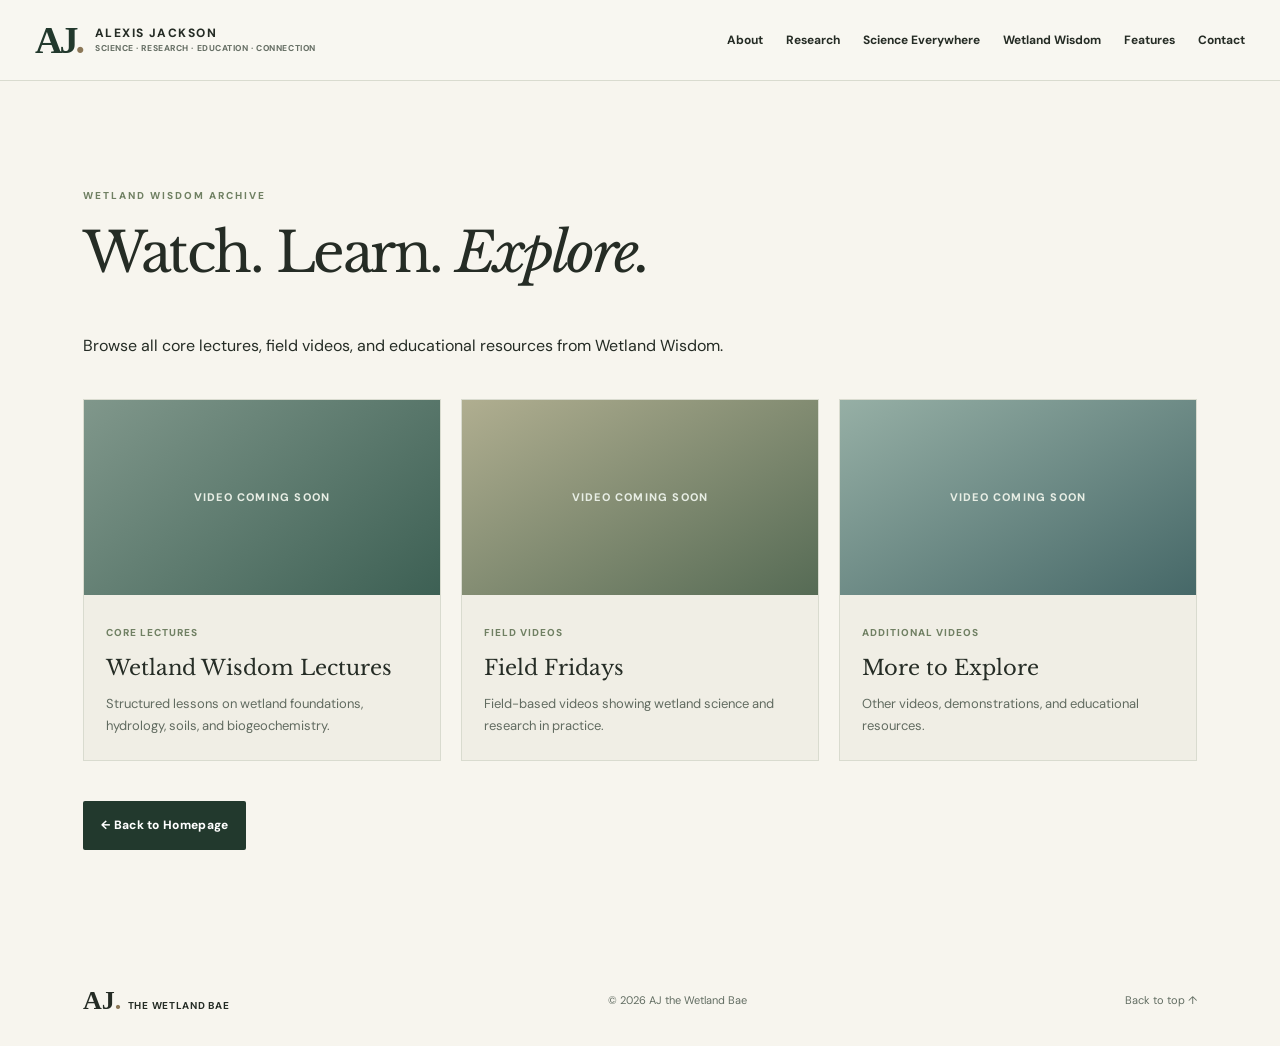
==== videos.html @ d4364297 "Create videos.html" ====
<!doctype html>
<html lang="en">
<head>
  <meta charset="utf-8">
  <meta name="viewport" content="width=device-width, initial-scale=1">
  <meta name="theme-color" content="#24372d">
  <meta name="description" content="Wetland Wisdom Videos by AJ the Wetland Bae">
  <title>Wetland Wisdom Videos | AJ the Wetland Bae</title>
  <link rel="stylesheet" href="styles.css">
  <script defer src="content.js"></script>
  <script defer src="script.js"></script>
</head>
<body>
<a class="skip" href="#main">Skip to content</a>
<header class="site-header">
  <div class="nav-wrap">
    <a href="index.html#home" class="wordmark">
      <span class="wordmark-aj">AJ<span class="dot">.</span></span>
      <span class="wordmark-sub">
        ALEXIS JACKSON
        <small>SCIENCE · RESEARCH · EDUCATION · CONNECTION</small>
      </span>
    </a>
    <nav aria-label="Main navigation">
      <a href="index.html#about">About</a>
      <a href="index.html#research">Research</a>
      <a href="index.html#everywhere">Science Everywhere</a>
      <a href="index.html#wisdom">Wetland Wisdom</a>
      <a href="index.html#features">Features</a>
      <a href="index.html#contact">Contact</a>
    </nav>
  </div>
</header>
<main id="main">
  <section class="section wrap learning">
    <div class="section-heading">
      <p class="eyebrow">WETLAND WISDOM ARCHIVE</p>
      <h2>Watch. Learn. <em>Explore.</em></h2>
      <p>Browse all core lectures, field videos, and educational resources from Wetland Wisdom.</p>
    </div>
    <div class="video-grid" id="video-grid"></div>
    <div style="margin-top: 40px;">
      <a href="index.html" class="btn btn-dark">← Back to Homepage</a>
    </div>
  </section>
</main>
<footer>
  <div class="wrap footer-content">
    <a class="footer-mark" href="index.html#home">AJ<span>.</span> <small>THE WETLAND BAE</small></a>
    <span>© <span id="year"></span> AJ the Wetland Bae</span>
    <a href="#home">Back to top ↑</a>
  </div>
</footer>
</body>
</html>
---- styles.css ----
@import url('https://fonts.googleapis.com/css2?family=DM+Sans:wght@400;500;600;700&family=Libre+Baskerville:ital,wght@0,400;0,700;1,400&display=swap');

:root {
  --forest: #22392d;
  --deep: #182820;
  --sage: #708063;
  --cream: #f7f5ee;
  --paper: #f0eee5;
  --ink: #252c25;
  --muted: #677066;
  --line: #d9dbcf;
  --teal: #80a6a0;
  --brown: #8c7858;
}

* { box-sizing: border-box; }
html { scroll-behavior: smooth; scroll-padding-top: 84px; }
body { margin: 0; background: var(--cream); color: var(--ink); font-family: 'DM Sans', Arial, sans-serif; font-size: 16px; line-height: 1.7; }
h1, h2, h3, h4, p { margin-top: 0; }
h1, h2, h3 { line-height: 1.18; }
h1, h2, .credentials-header h3 { font-family: 'Libre Baskerville', Georgia, serif; font-weight: 400; letter-spacing: -.045em; }
h2 { font-size: clamp(2.1rem, 4.3vw, 4.05rem); }
h2 em, h1 em, .credentials-header em { font-weight: 400; }
a { color: inherit; }
img { max-width: 100%; display: block; }

.wrap { max-width: 1170px; padding: 0 28px; margin: 0 auto; }
.section { padding-top: 106px; padding-bottom: 106px; }
.skip { position: absolute; left: -999px; top: 0; background: white; padding: 10px; z-index: 10; }
.skip:focus { left: 10px; }

.site-header { position: sticky; top: 0; background: rgba(248, 247, 241, .97); border-bottom: 1px solid var(--line); z-index: 20; backdrop-filter: blur(10px); }
.nav-wrap { max-width: 1270px; margin: auto; min-height: 80px; display: flex; align-items: center; justify-content: space-between; padding: 8px 30px; gap: 25px; }
.wordmark { display: flex; align-items: center; gap: 13px; text-decoration: none; white-space: nowrap; }
.wordmark-aj { font: 700 38px Georgia, serif; letter-spacing: -3px; color: var(--forest); }
.dot, .footer-mark span { color: var(--brown); }
.wordmark-sub { font-size: 12px; font-weight: 800; letter-spacing: .12em; line-height: 1.4; }
.wordmark-sub small { display: block; font-size: 8.5px; letter-spacing: .065em; color: var(--muted); margin-top: 2px; }
.site-header nav { display: flex; align-items: center; gap: 23px; }
.site-header nav a { font-size: 12px; font-weight: 700; text-decoration: none; white-space: nowrap; }
.site-header nav a:hover, .site-header nav a:focus-visible { color: #69856f; }
.menu-button { display: none; border: 0; background: transparent; padding: 8px; cursor: pointer; }
.menu-button span { display: block; width: 23px; height: 2px; background: var(--forest); margin: 5px; }

.hero { min-height: 660px; background: var(--deep); position: relative; color: #fcfbf4; overflow: hidden; }
.hero-image { position: absolute; inset: 0; background: linear-gradient(100deg, rgba(15, 34, 27, .15), rgba(17, 39, 31, .55)), url('assets/swamp.svg') center/cover no-repeat; opacity: .62; }
.hero-overlay { position: absolute; inset: 0; background: linear-gradient(90deg, rgba(15, 35, 27, .98) 0%, rgba(15, 35, 27, .86) 48%, rgba(15, 35, 27, .35) 100%); }
.hero-grid { min-height: 660px; display: grid; grid-template-columns: 1.2fr 0.8fr; gap: 32px; align-items: center; position: relative; }
.hero h1 { font-size: clamp(3.4rem, 6.5vw, 6.2rem); margin-bottom: 28px; }
.hero h1 em { color: #dfddbf; }
.hero-intro { font-size: 20px; line-height: 1.65; max-width: 660px; }
.hero-secondary { font-size: 15px; max-width: 580px; color: #dde5d9; }

/* HERO LOGO CLEANUP (NO WHITE BOX) */
.hero-logo { display: flex; flex-direction: column; align-items: center; justify-content: center; gap: 14px; max-width: 320px; margin: 0 auto; background: transparent; padding: 0; box-shadow: none; transform: none; }
.hero-logo img.hero-headshot { width: 100%; max-width: 280px; height: auto; object-fit: contain; display: block; border-radius: 16px; background: transparent; }
.hero-logo img.hero-brand-logo { width: 110px; height: 110px; object-fit: contain; display: block; background: transparent; }

.eyebrow { font-size: 10px; font-weight: 800; letter-spacing: .2em; color: var(--sage); text-transform: uppercase; margin-bottom: 17px; }
.light-eyebrow { color: #c0cdb2; }
.actions { display: flex; align-items: center; gap: 30px; flex-wrap: wrap; margin-top: 30px; }
.btn { display: inline-flex; gap: 18px; align-items: center; justify-content: space-between; text-decoration: none; font-size: 12px; font-weight: 800; letter-spacing: .025em; padding: 14px 18px; min-height: 49px; border-radius: 2px; transition: transform .2s, background .2s; }
.btn:hover { transform: translateY(-2px); }
.btn-cream { background: var(--cream); color: var(--forest); }
.btn-dark { background: var(--forest); color: white; }
.link-light { color: white; text-decoration: none; font-weight: 700; font-size: 13px; }

.section-heading { margin-bottom: 40px; }
.section-heading h2 { max-width: 850px; }
.section-heading.split { display: grid; grid-template-columns: 1fr .75fr; gap: 45px; align-items: end; }
.section-heading.split > p { max-width: 430px; color: var(--muted); font-size: 15px; margin: 0 0 8px; }

.about-grid { display: grid; grid-template-columns: .8fr 1.2fr; gap: 70px; align-items: center; }
.visual-placeholder { display: flex; align-items: center; justify-content: center; flex-direction: column; gap: 14px; text-align: center; position: relative; background: linear-gradient(145deg, #d0d5bc, #aab7a2 55%, #b2b7a2); min-height: 450px; padding: 30px; color: #4d6151; }
.profile-image { background-position: center; background-size: cover; }
.placeholder-icon { height: 140px; width: 140px; border: 2px solid rgba(35, 58, 44, .3); border-radius: 50%; display: grid; place-items: center; font: 76px Georgia, serif; }
.visual-placeholder span { font-size: 11px; letter-spacing: .08em; max-width: 230px; text-transform: uppercase; font-weight: 700; }
.about-text p { font-size: 16px; margin-bottom: 18px; }
.about-text p:first-child { font-size: 19px; color: var(--forest); font-weight: 600; }
.helper { display: block; color: var(--muted); font-size: 11px; margin-top: 12px; }

.credentials { margin-top: 95px; background: var(--paper); padding: 42px 44px; }
.credentials-header h3 { font-size: clamp(1.7rem, 3vw, 2.6rem); margin-bottom: 30px; }
.credentials-grid { display: grid; grid-template-columns: repeat(4, 1fr); gap: 28px; }
.credentials-grid article { border-top: 1px solid #c8cbbb; padding-top: 18px; }
.credentials-grid h4 { font-size: 16px; margin: 7px 0 18px; }
.credentials-grid p { font-size: 13px; line-height: 1.65; color: #434a41; }
.credentials-grid small { color: var(--muted); }
.credential-icon { font-size: 11px; font-weight: 800; color: var(--sage); }

.research-section { background: #e9ece4; }
.project-grid { display: grid; grid-template-columns: repeat(2, 1fr); gap: 25px; }
.project-card { background: #fffdf8; }
.project-image { height: 240px; position: relative; overflow: hidden; }
.project-image.national { background-image: linear-gradient(rgba(18, 35, 28, .20), rgba(18, 35, 28, .35)), url("photos/WetlandPhoto (1).jpg"); background-position: center; background-size: cover; background-repeat: no-repeat; }
.project-image.bradford { background-image: linear-gradient(rgba(18, 35, 28, .20), rgba(18, 35, 28, .35)), url("photos/WetlandPhoto (2).jpg"); background-position: center; background-size: cover; background-repeat: no-repeat; }
.project-number { position: absolute; top: 20px; left: 23px; color: #f5f5ed; font-size: 10px; letter-spacing: .15em; font-weight: 700; }
.project-info { padding: 29px 32px 35px; }
.meta { font-size: 10px; letter-spacing: .13em; font-weight: 800; color: #6b7b6a; }
.project-info h3 { font: 400 26px/1.35 'Libre Baskerville', Georgia, serif; margin: 15px 0; }
.project-info p { font-size: 14px; color: #535c51; min-height: 93px; }
.resource-link { display: inline-flex; justify-content: space-between; gap: 28px; font-weight: 800; text-decoration: none; font-size: 13px; border-bottom: 1px solid var(--forest); padding: 8px 0; color: var(--forest); }
.disabled-link { opacity: .62; cursor: default; border-color: #939d8b; }

.filters { display: flex; gap: 10px; flex-wrap: wrap; margin-bottom: 20px; }
.filter { border: 1px solid #bec8bb; background: transparent; color: var(--forest); font: 700 12px 'DM Sans', sans-serif; padding: 10px 15px; cursor: pointer; border-radius: 3px; }
.filter.active, .filter:hover { background: var(--forest); color: white; }

/* SLIDESHOW STYLES */
.slideshow-container { border: 1px solid var(--line); background: #fffdf9; overflow: hidden; position: relative; }
.slideshow-slide { display: none; grid-template-columns: 1.2fr 0.8fr; align-items: stretch; }
.slideshow-slide.active { display: grid; }
.slideshow-photo { min-height: 380px; background-position: center; background-size: cover; background-repeat: no-repeat; position: relative; }
.slideshow-content { padding: 40px; display: flex; flex-direction: column; justify-content: center; }
.slideshow-content h3 { font-size: 26px; font-family: 'Libre Baskerville', Georgia, serif; font-weight: 400; margin: 0 0 14px; }
.slideshow-content p { font-size: 15px; color: var(--muted); margin: 0 0 24px; }
.slideshow-controls { display: flex; align-items: center; justify-content: space-between; padding: 16px 25px; background: var(--paper); border-top: 1px solid var(--line); }
.slideshow-btns { display: flex; gap: 10px; }
.slide-btn { background: var(--forest); color: white; border: 0; padding: 10px 18px; font-weight: 700; font-size: 12px; cursor: pointer; border-radius: 3px; }
.slide-btn:hover { background: #2c4b3a; }
.slide-counter { font-size: 12px; font-weight: 800; letter-spacing: .1em; color: var(--muted); }

.wisdom-section { background: #253d30; color: #f4f4eb; padding: 85px 0; }
.wisdom-grid { display: grid; grid-template-columns: 1fr .85fr; gap: 75px; align-items: center; }
.wisdom-grid h2 { font-size: clamp(3rem, 5.5vw, 5.3rem); margin-bottom: 28px; }
.wisdom-grid h2 em { color: #bccba8; }
.wisdom-grid p { max-width: 540px; color: #e0e8d9; }
.wisdom-logo { background: #f9f8f0; border: 15px solid #f9f8f0; box-shadow: 0 18px 50px rgba(0, 0, 0, .13); }

.video-grid { display: grid; grid-template-columns: repeat(3, 1fr); gap: 20px; }
.video-card { background: #f0eee5; border: 1px solid var(--line); }
.video-thumb { background: linear-gradient(140deg, #80978b, #3d6054); height: 195px; display: flex; align-items: center; justify-content: center; position: relative; }
.video-card:nth-child(2) .video-thumb { background: linear-gradient(150deg, #b0ae90, #566b55); }
.video-card:nth-child(3) .video-thumb { background: linear-gradient(150deg, #96afa5, #466868); }
.video-thumb > span { color: #e8eee5; text-align: center; font-weight: 800; letter-spacing: .11em; font-size: 11px; }
.video-thumb iframe { border: 0; width: 100%; height: 100%; }
.video-body { padding: 22px; }
.video-body small { letter-spacing: .1em; color: var(--sage); font-weight: 800; font-size: 10px; }
.video-body h3 { font: 400 21px/1.4 'Libre Baskerville', serif; margin: 10px 0; }
.video-body p { font-size: 13px; color: #616b60; margin: 0; }

.academy-bar { margin-top: 45px; border-top: 1px solid var(--line); padding-top: 24px; display: flex; align-items: center; gap: 25px; }
.academy-bar img { width: 105px; height: 105px; object-fit: contain; border-radius: 50%; }
.academy-bar p { margin: 0; font-size: 14px; }

.features-section { background: #eeefe8; }
.media-list { border-top: 1px solid #c5ccbe; }
.media-row { padding: 22px 2px; border-bottom: 1px solid #c5ccbe; display: grid; grid-template-columns: 50px 1fr auto; align-items: center; gap: 20px; }
.media-row .index { font-size: 12px; color: var(--sage); font-weight: 800; }
.media-row h3 { font: 400 21px/1.3 'Libre Baskerville', serif; margin: 0 0 7px; }
.media-row p { font-size: 13px; color: var(--muted); margin: 0; }
.media-row a { font-size: 12px; font-weight: 800; text-decoration: none; border-bottom: 1px solid var(--forest); }
.media-row .pending { color: #849081; font-size: 10px; font-weight: 800; letter-spacing: .08em; }

.contact-section { background: var(--deep); padding: 85px 0; color: #f7f8f2; }
.contact-grid { display: grid; grid-template-columns: 1fr 1fr; gap: 90px; }
.contact-grid h2 { font-size: clamp(3rem, 5vw, 4.8rem); }
.contact-grid p { color: #d5ded4; }
.contact-grid > div:nth-child(2) { padding-top: 40px; }
.contact-links { display: flex; flex-wrap: wrap; gap: 12px; margin-top: 25px; }
.contact-links a { padding: 11px 15px; border: 1px solid #94a39a; text-decoration: none; font-size: 12px; font-weight: 700; }
.contact-links a:hover { background: #445c4a; }

.footer-content { display: flex; align-items: center; justify-content: space-between; min-height: 90px; gap: 20px; }
.footer-content > a { text-decoration: none; }
.footer-mark { font: 700 26px Georgia, serif; }
.footer-mark small { font: 700 10px 'DM Sans', sans-serif; letter-spacing: .07em; }
.footer-content > span, .footer-content > a:last-child { font-size: 11px; color: #626d62; }

@media (max-width: 1000px) {
  .nav-wrap { padding: 8px 20px; }
  .site-header nav { gap: 13px; }
  .site-header nav a { font-size: 11px; }
  .wordmark-sub small { font-size: 7px; }
  .hero-grid { gap: 35px; }
  .credentials-grid { grid-template-columns: repeat(2, 1fr); }
}

@media (max-width: 760px) {
  .section { padding-top: 70px; padding-bottom: 70px; }
  .wrap { padding-left: 21px; padding-right: 21px; }
  .nav-wrap { min-height: 70px; }
  .menu-button { display: block; }
  .site-header nav { display: none; position: absolute; left: 0; right: 0; top: 70px; background: #f9f8f2; border-bottom: 1px solid var(--line); padding: 15px 23px 24px; flex-direction: column; align-items: flex-start; gap: 14px; }
  .site-header nav.open { display: flex; }
  .site-header nav a { font-size: 14px; width: 100%; padding: 4px 0; }
  .wordmark-aj { font-size: 33px; }
  .wordmark-sub { font-size: 10px; }
  .wordmark-sub small { font-size: 7px; }
  .hero-grid { grid-template-columns: 1fr; gap: 24px; padding-top: 60px; padding-bottom: 55px; min-height: 0; }
  .hero { min-height: 0; }
  .hero h1 { font-size: clamp(2.75rem, 11vw, 4.2rem); }
  .hero-intro { font-size: 17px; }
  .hero-logo { width: 185px; max-width: 55%; justify-self: end; }
  .hero-overlay { background: linear-gradient(90deg, rgba(15, 35, 27, .97), rgba(15, 35, 27, .78)); }
  .section-heading.split, .about-grid, .project-grid, .wisdom-grid, .contact-grid { grid-template-columns: 1fr; gap: 26px; }
  .section-heading.split { align-items: initial; }
  .about-grid .profile-image { min-height: 290px; max-width: 500px; }
  .credentials { padding: 25px 20px; margin-top: 55px; }
  .credentials-grid { grid-template-columns: 1fr 1fr; gap: 20px; }
  .slideshow-slide { grid-template-columns: 1fr; }
  .slideshow-photo { min-height: 260px; }
  .slideshow-content { padding: 25px; }
  .video-grid { grid-template-columns: 1fr; }
  .video-thumb { height: 220px; }
  .wisdom-section { padding: 65px 0; }
  .wisdom-logo { width: 100%; max-width: 460px; }
  .media-row { grid-template-columns: 28px 1fr; gap: 8px; }
  .media-row > a, .media-row > .pending { grid-column: 2; }
  .contact-grid > div:nth-child(2) { padding-top: 0; }
  .footer-content { flex-wrap: wrap; padding-top: 20px; padding-bottom: 20px; }
  .footer-content > span { width: 100%; order: 3; }
}

@media (max-width: 420px) {
  .wordmark-sub small { letter-spacing: 0; font-size: 6.5px; }
  .credentials-grid { grid-template-columns: 1fr; }
  .hero-logo { max-width: 58%; }
  .project-info { padding: 25px; }
  .media-row h3 { font-size: 18px; }
}

@media (prefers-reduced-motion: reduce) {
  html { scroll-behavior: auto; }
  .btn { transition: none; }
}
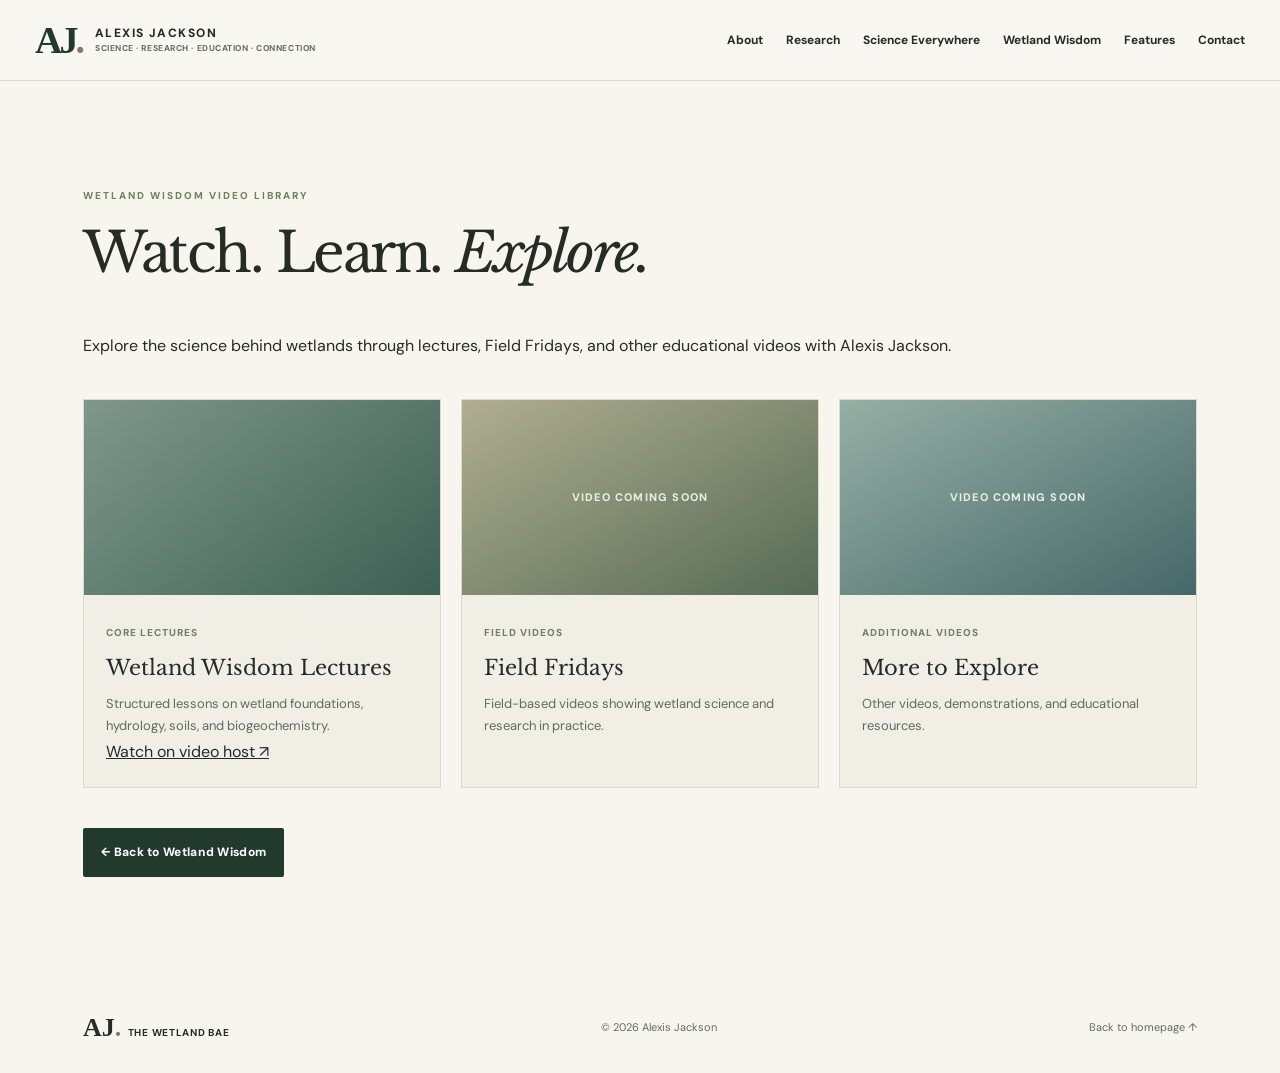
==== commit 679af3e9: "Add files via upload" ====
--- a/videos.html
+++ b/videos.html
@@ -4,8 +4,8 @@
   <meta charset="utf-8">
   <meta name="viewport" content="width=device-width, initial-scale=1">
   <meta name="theme-color" content="#24372d">
-  <meta name="description" content="Wetland Wisdom Videos by AJ the Wetland Bae">
-  <title>Wetland Wisdom Videos | AJ the Wetland Bae</title>
+  <meta name="description" content="Wetland Wisdom lectures and Field Fridays by Alexis Jackson, AJ the Wetland Bae.">
+  <title>Wetland Wisdom Videos | Alexis Jackson</title>
   <link rel="stylesheet" href="styles.css">
   <script defer src="content.js"></script>
   <script defer src="script.js"></script>
@@ -14,18 +14,20 @@
 <a class="skip" href="#main">Skip to content</a>
 <header class="site-header">
   <div class="nav-wrap">
-    <a href="index.html#home" class="wordmark">
+    <a href="index.html#home" class="wordmark" aria-label="Alexis Jackson — homepage">
       <span class="wordmark-aj">AJ<span class="dot">.</span></span>
-      <span class="wordmark-sub">
-        ALEXIS JACKSON
+      <span class="wordmark-sub">ALEXIS JACKSON
         <small>SCIENCE · RESEARCH · EDUCATION · CONNECTION</small>
       </span>
     </a>
-    <nav aria-label="Main navigation">
+    <button class="menu-button" aria-expanded="false" aria-controls="nav" aria-label="Open navigation">
+      <span></span><span></span><span></span>
+    </button>
+    <nav id="nav" aria-label="Main navigation">
       <a href="index.html#about">About</a>
       <a href="index.html#research">Research</a>
       <a href="index.html#everywhere">Science Everywhere</a>
-      <a href="index.html#wisdom">Wetland Wisdom</a>
+      <a href="videos.html" aria-current="page">Wetland Wisdom</a>
       <a href="index.html#features">Features</a>
       <a href="index.html#contact">Contact</a>
     </nav>
@@ -34,21 +36,21 @@
 <main id="main">
   <section class="section wrap learning">
     <div class="section-heading">
-      <p class="eyebrow">WETLAND WISDOM ARCHIVE</p>
+      <p class="eyebrow">WETLAND WISDOM VIDEO LIBRARY</p>
       <h2>Watch. Learn. <em>Explore.</em></h2>
-      <p>Browse all core lectures, field videos, and educational resources from Wetland Wisdom.</p>
+      <p>Explore the science behind wetlands through lectures, Field Fridays, and other educational videos with Alexis Jackson.</p>
     </div>
     <div class="video-grid" id="video-grid"></div>
     <div style="margin-top: 40px;">
-      <a href="index.html" class="btn btn-dark">← Back to Homepage</a>
+      <a href="index.html#wisdom" class="btn btn-dark">← Back to Wetland Wisdom</a>
     </div>
   </section>
 </main>
 <footer>
   <div class="wrap footer-content">
     <a class="footer-mark" href="index.html#home">AJ<span>.</span> <small>THE WETLAND BAE</small></a>
-    <span>© <span id="year"></span> AJ the Wetland Bae</span>
-    <a href="#home">Back to top ↑</a>
+    <span>© <span id="year"></span> Alexis Jackson</span>
+    <a href="index.html#home">Back to homepage ↑</a>
   </div>
 </footer>
 </body>
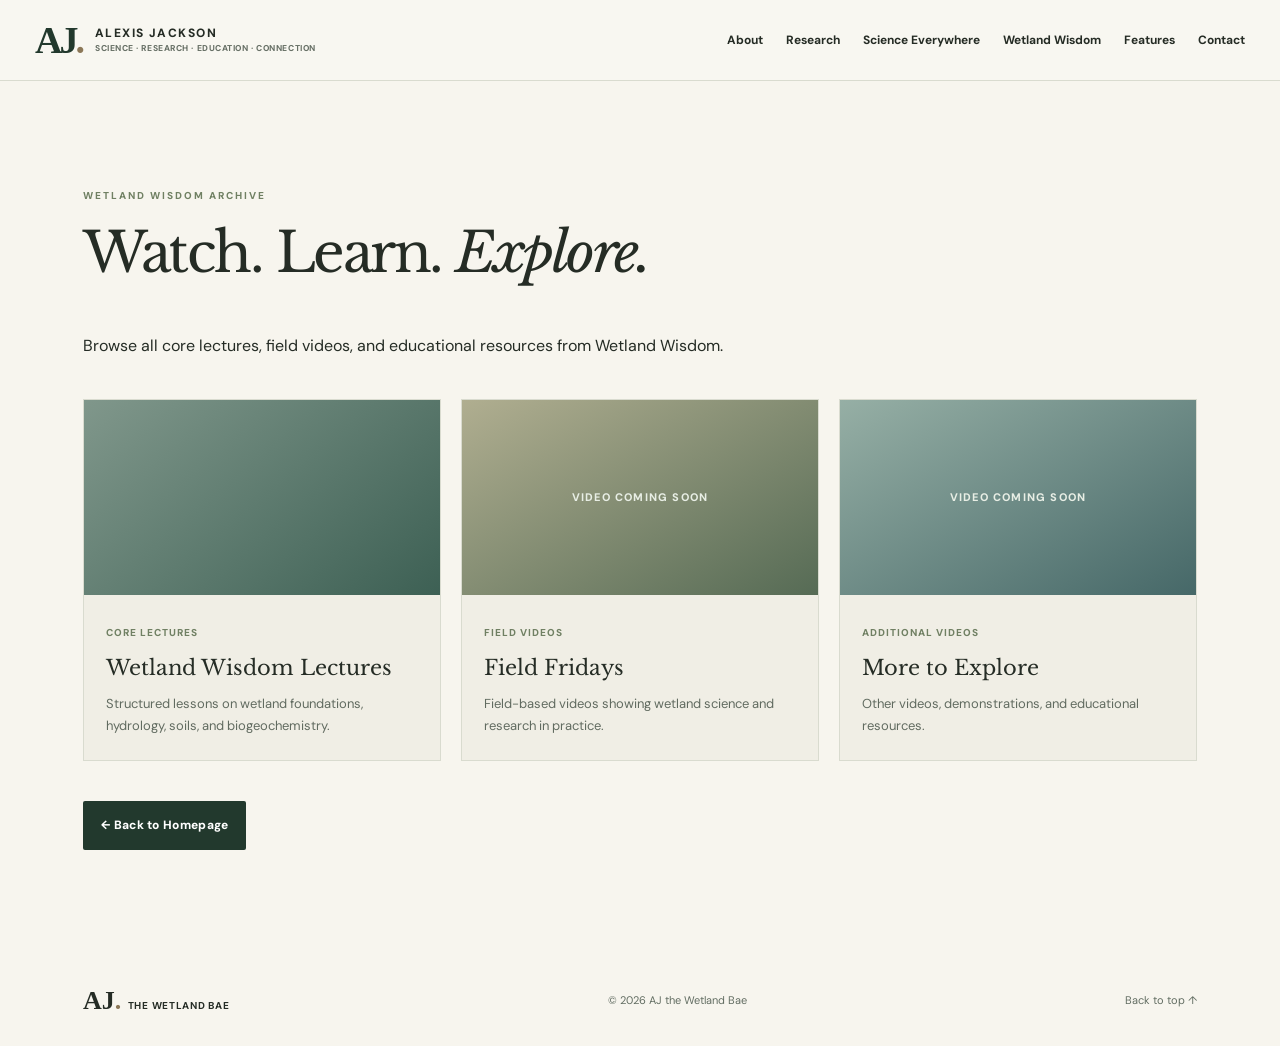
==== commit 577d963c: "Add files via upload" ====
--- a/videos.html
+++ b/videos.html
@@ -4,8 +4,8 @@
   <meta charset="utf-8">
   <meta name="viewport" content="width=device-width, initial-scale=1">
   <meta name="theme-color" content="#24372d">
-  <meta name="description" content="Wetland Wisdom lectures and Field Fridays by Alexis Jackson, AJ the Wetland Bae.">
-  <title>Wetland Wisdom Videos | Alexis Jackson</title>
+  <meta name="description" content="Wetland Wisdom Videos by AJ the Wetland Bae">
+  <title>Wetland Wisdom Videos | AJ the Wetland Bae</title>
   <link rel="stylesheet" href="styles.css">
   <script defer src="content.js"></script>
   <script defer src="script.js"></script>
@@ -14,20 +14,19 @@
 <a class="skip" href="#main">Skip to content</a>
 <header class="site-header">
   <div class="nav-wrap">
-    <a href="index.html#home" class="wordmark" aria-label="Alexis Jackson — homepage">
+    <a href="index.html#home" class="wordmark">
       <span class="wordmark-aj">AJ<span class="dot">.</span></span>
-      <span class="wordmark-sub">ALEXIS JACKSON
+      <span class="wordmark-sub">
+        ALEXIS JACKSON
         <small>SCIENCE · RESEARCH · EDUCATION · CONNECTION</small>
       </span>
     </a>
-    <button class="menu-button" aria-expanded="false" aria-controls="nav" aria-label="Open navigation">
-      <span></span><span></span><span></span>
-    </button>
+    <button class="menu-button" aria-expanded="false" aria-controls="nav" aria-label="Toggle navigation"><span></span><span></span><span></span></button>
     <nav id="nav" aria-label="Main navigation">
       <a href="index.html#about">About</a>
       <a href="index.html#research">Research</a>
       <a href="index.html#everywhere">Science Everywhere</a>
-      <a href="videos.html" aria-current="page">Wetland Wisdom</a>
+      <a href="index.html#wisdom">Wetland Wisdom</a>
       <a href="index.html#features">Features</a>
       <a href="index.html#contact">Contact</a>
     </nav>
@@ -36,21 +35,21 @@
 <main id="main">
   <section class="section wrap learning">
     <div class="section-heading">
-      <p class="eyebrow">WETLAND WISDOM VIDEO LIBRARY</p>
+      <p class="eyebrow">WETLAND WISDOM ARCHIVE</p>
       <h2>Watch. Learn. <em>Explore.</em></h2>
-      <p>Explore the science behind wetlands through lectures, Field Fridays, and other educational videos with Alexis Jackson.</p>
+      <p>Browse all core lectures, field videos, and educational resources from Wetland Wisdom.</p>
     </div>
     <div class="video-grid" id="video-grid"></div>
     <div style="margin-top: 40px;">
-      <a href="index.html#wisdom" class="btn btn-dark">← Back to Wetland Wisdom</a>
+      <a href="index.html" class="btn btn-dark">← Back to Homepage</a>
     </div>
   </section>
 </main>
 <footer>
   <div class="wrap footer-content">
     <a class="footer-mark" href="index.html#home">AJ<span>.</span> <small>THE WETLAND BAE</small></a>
-    <span>© <span id="year"></span> Alexis Jackson</span>
-    <a href="index.html#home">Back to homepage ↑</a>
+    <span>© <span id="year"></span> AJ the Wetland Bae</span>
+    <a href="index.html#home">Back to top ↑</a>
   </div>
 </footer>
 </body>
--- a/styles.css
+++ b/styles.css
@@ -43,10 +43,12 @@
 .menu-button span { display: block; width: 23px; height: 2px; background: var(--forest); margin: 5px; }
 
 .hero { min-height: 660px; background: var(--deep); position: relative; color: #fcfbf4; overflow: hidden; }
-.hero-image { position: absolute; inset: 0; background: linear-gradient(100deg, rgba(15, 34, 27, .15), rgba(17, 39, 31, .55)), url('assets/swamp.svg') center/cover no-repeat; opacity: .62; }
+.hero-image { position: absolute; inset: 0; background: linear-gradient(105deg, #142b21, #31533b); opacity: .62; }
 .hero-overlay { position: absolute; inset: 0; background: linear-gradient(90deg, rgba(15, 35, 27, .98) 0%, rgba(15, 35, 27, .86) 48%, rgba(15, 35, 27, .35) 100%); }
-.hero-grid { min-height: 660px; display: grid; grid-template-columns: 1.2fr 0.8fr; gap: 32px; align-items: center; position: relative; }
-.hero h1 { font-size: clamp(3.4rem, 6.5vw, 6.2rem); margin-bottom: 28px; }
+.hero-grid { min-height: 560px; display: grid; grid-template-columns: 1fr; gap: 32px; align-items: center; position: relative; }
+.hero-copy { max-width: 900px; }
+.hero-subtitle { font: italic 400 clamp(1.25rem, 2.6vw, 2rem)/1.4 'Libre Baskerville', Georgia, serif; color: #dfddbf; margin: -8px 0 28px; letter-spacing: -.015em; }
+.hero h1 { font-size: clamp(2.8rem, 5.6vw, 5.3rem); margin-bottom: 28px; }
 .hero h1 em { color: #dfddbf; }
 .hero-intro { font-size: 20px; line-height: 1.65; max-width: 660px; }
 .hero-secondary { font-size: 15px; max-width: 580px; color: #dde5d9; }
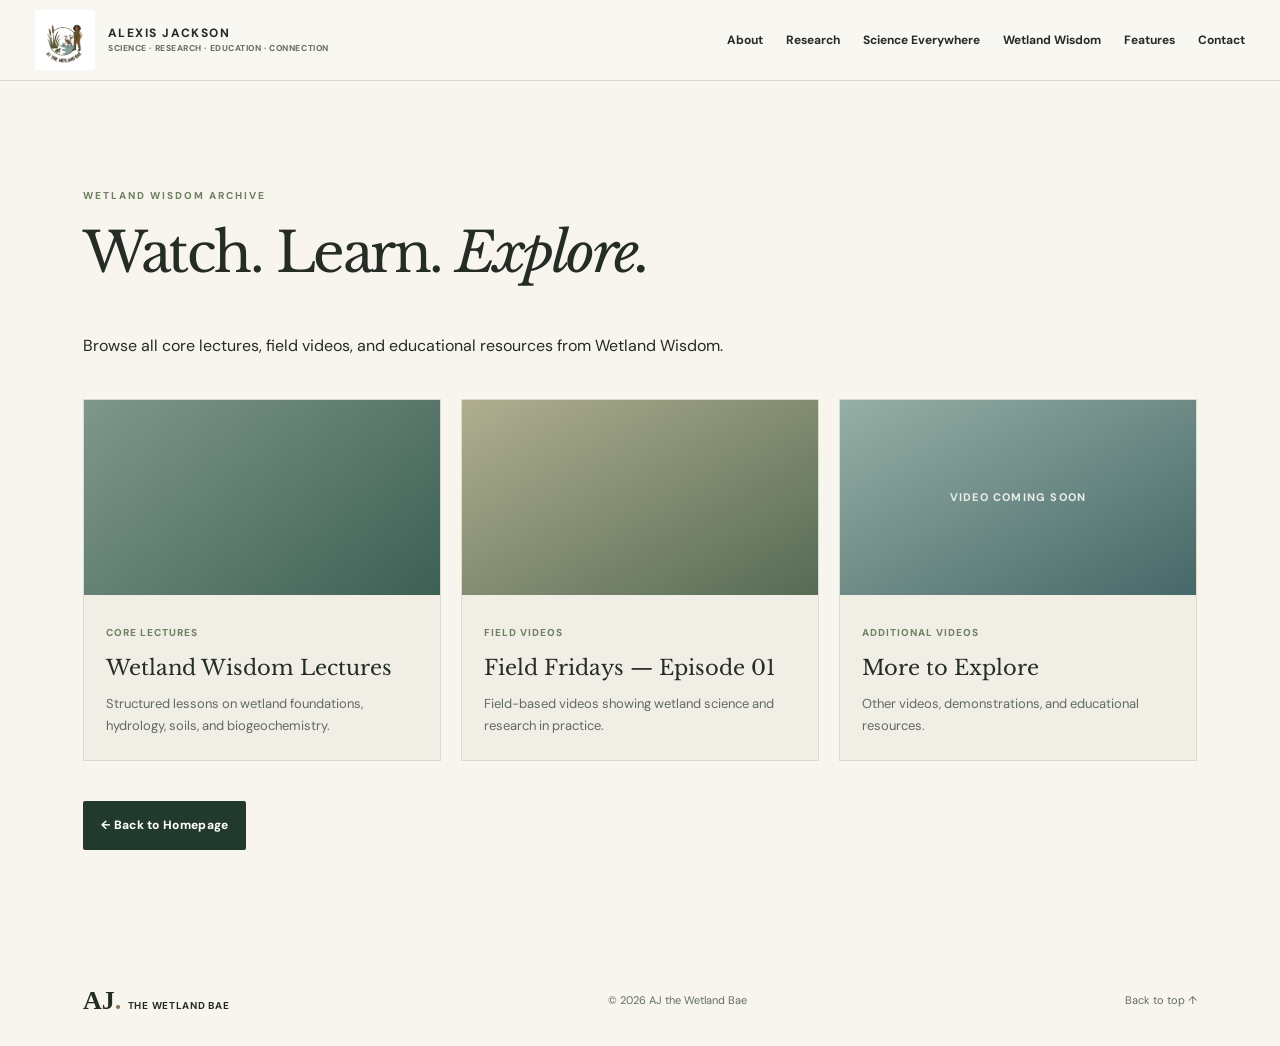
==== commit 9c0a1002: "Add files via upload" ====
--- a/videos.html
+++ b/videos.html
@@ -15,6 +15,9 @@
 <header class="site-header">
   <div class="nav-wrap">
     <a href="index.html#home" class="wordmark">
+      <img class="wordmark-logo" src="assets/AJ_Logo_Transparent.png" alt="AJ the Wetland Bae logo"
+           onload="this.nextElementSibling.hidden=true"
+           onerror="this.hidden=true">
       <span class="wordmark-aj">AJ<span class="dot">.</span></span>
       <span class="wordmark-sub">
         ALEXIS JACKSON
--- a/styles.css
+++ b/styles.css
@@ -226,3 +226,8 @@
   html { scroll-behavior: auto; }
   .btn { transition: none; }
 }
+
+/* Transparent AJ logo for the header — small, responsive, with AJ. fallback */
+.wordmark-logo { width: 60px; height: 60px; flex-shrink: 0; object-fit: contain; background: transparent; }
+.wordmark-logo[hidden], .wordmark-aj[hidden] { display: none !important; }
+@media (max-width: 760px) { .wordmark-logo { width: 46px; height: 46px; } }
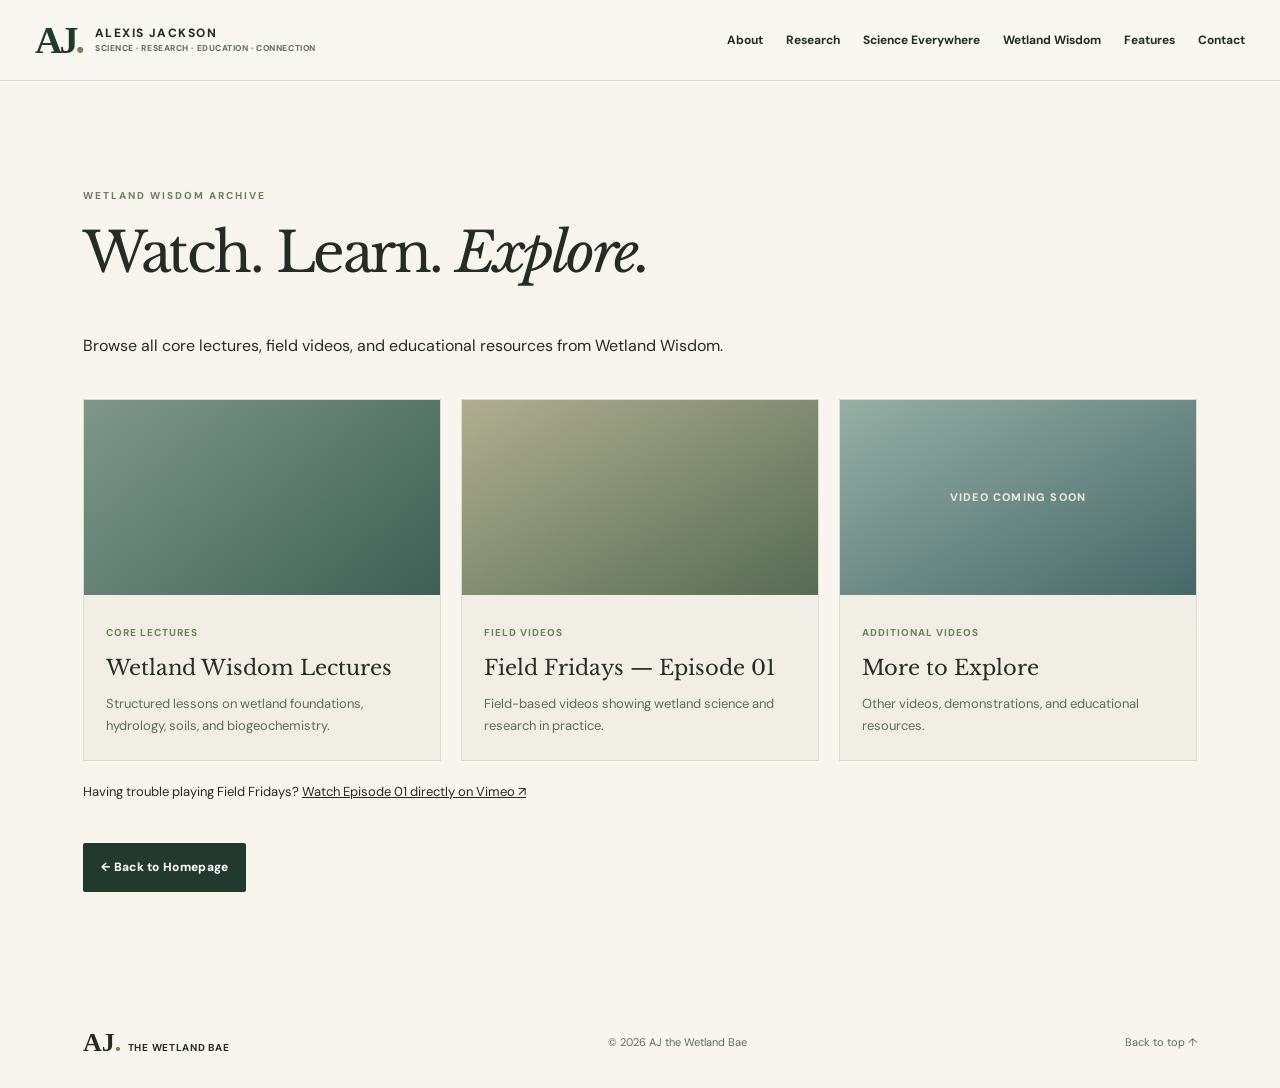
==== commit eb81d2e1: "Add files via upload" ====
--- a/videos.html
+++ b/videos.html
@@ -6,8 +6,8 @@
   <meta name="theme-color" content="#24372d">
   <meta name="description" content="Wetland Wisdom Videos by AJ the Wetland Bae">
   <title>Wetland Wisdom Videos | AJ the Wetland Bae</title>
-  <link rel="stylesheet" href="styles.css">
-  <script defer src="content.js"></script>
+  <link rel="stylesheet" href="styles.css?v=hero-fix-2">
+  <script defer src="content.js?v=hero-fix-2"></script>
   <script defer src="script.js"></script>
 </head>
 <body>
@@ -15,9 +15,6 @@
 <header class="site-header">
   <div class="nav-wrap">
     <a href="index.html#home" class="wordmark">
-      <img class="wordmark-logo" src="assets/AJ_Logo_Transparent.png" alt="AJ the Wetland Bae logo"
-           onload="this.nextElementSibling.hidden=true"
-           onerror="this.hidden=true">
       <span class="wordmark-aj">AJ<span class="dot">.</span></span>
       <span class="wordmark-sub">
         ALEXIS JACKSON
@@ -43,6 +40,7 @@
       <p>Browse all core lectures, field videos, and educational resources from Wetland Wisdom.</p>
     </div>
     <div class="video-grid" id="video-grid"></div>
+    <p style="margin-top: 20px; font-size: 13px;">Having trouble playing Field Fridays? <a href="https://vimeo.com/1239635324" target="_blank" rel="noopener noreferrer">Watch Episode 01 directly on Vimeo ↗</a></p>
     <div style="margin-top: 40px;">
       <a href="index.html" class="btn btn-dark">← Back to Homepage</a>
     </div>
--- a/styles.css
+++ b/styles.css
@@ -231,3 +231,49 @@
 .wordmark-logo { width: 60px; height: 60px; flex-shrink: 0; object-fit: contain; background: transparent; }
 .wordmark-logo[hidden], .wordmark-aj[hidden] { display: none !important; }
 @media (max-width: 760px) { .wordmark-logo { width: 46px; height: 46px; } }
+
+
+/* OCT 26: illustrated AJ logo belongs in HOME HERO, not navigation. */
+#home .hero-grid {
+  grid-template-columns: minmax(0, 1.15fr) minmax(260px, .85fr);
+  column-gap: clamp(24px, 4vw, 62px);
+  align-items: center;
+  padding-top: 45px;
+  padding-bottom: 45px;
+}
+#home .hero-copy { min-width: 0; }
+#home h1 { font-size: clamp(3.0rem, 5.2vw, 5.4rem); }
+#home .hero-art {
+  display: flex;
+  justify-content: center;
+  align-items: center;
+  min-width: 0;
+  width: 100%;
+  background: transparent;
+  padding: 0;
+}
+#home .hero-illustration {
+  display: block;
+  width: 100%;
+  max-width: 370px;
+  max-height: 370px;
+  height: auto;
+  object-fit: contain;
+  background: transparent;
+  border: 0;
+  box-shadow: none;
+}
+@media (max-width: 760px) {
+  #home .hero-grid {
+    grid-template-columns: 1fr;
+    padding-top: 44px;
+    padding-bottom: 40px;
+    row-gap: 12px;
+  }
+  #home .hero-art {
+    max-width: 260px;
+    justify-self: center;
+    margin: 0 auto;
+  }
+  #home h1 { font-size: clamp(2.65rem, 9.5vw, 4rem); }
+}
